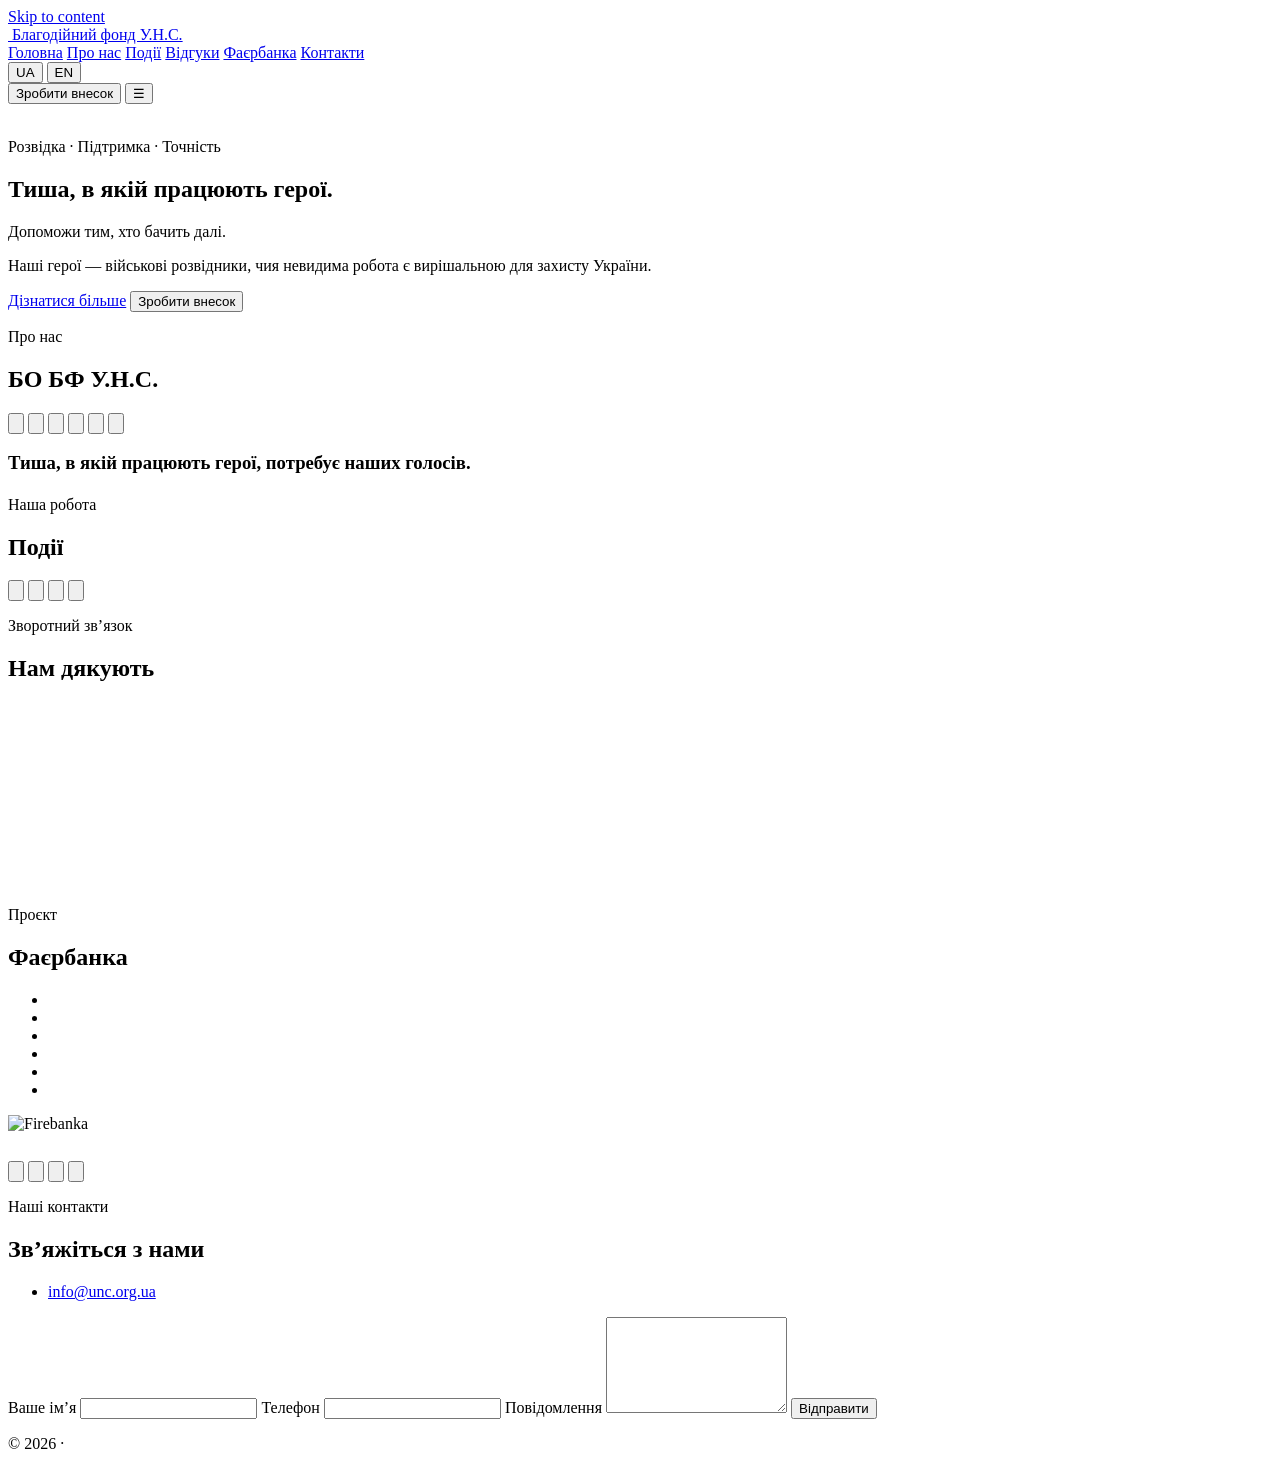
==== index.html @ 2f00676b "Initial commit 2 lang" ====
<!DOCTYPE html>
<html lang="uk">
  <head>
    <meta charset="utf-8" />
    <meta name="viewport" content="width=device-width, initial-scale=1" />
    <meta name="description" content="Благодійний фонд У.Н.С. допомагає українським військовим розвідникам." />
    <title>УНС — Благодійний фонд</title>
    <link rel="icon" href="./assets/favicon.ico" />
    <link rel="preconnect" href="https://fonts.googleapis.com" />
    <link rel="preconnect" href="https://fonts.gstatic.com" crossorigin />
    <link
      href="https://fonts.googleapis.com/css2?family=Sora:wght@500;600;700&family=Source+Sans+3:ital,wght@0,400;0,600;1,400&display=swap"
      rel="stylesheet"
    />
    <link rel="stylesheet" href="./css/styles.css" />
  </head>
  <body>
    <a class="skip" href="#main">Skip to content</a>
    <header class="site-header">
      <div class="header-inner">
        <a class="brand" href="#top">
          <img src="./assets/logo.png" alt="" />
          <span data-i18n="orgName">Благодійний фонд У.Н.С.</span>
        </a>
        <nav class="nav" id="site-nav">
          <a href="#top" data-i18n="nav.home">Головна</a>
          <a href="#about" data-i18n="nav.about">Про нас</a>
          <a href="#events" data-i18n="nav.events">Події</a>
          <a href="#thanks" data-i18n="nav.thanks">Відгуки</a>
          <a href="#project" data-i18n="nav.project">Фаєрбанка</a>
          <a href="#contact" data-i18n="nav.contact">Контакти</a>
        </nav>
        <div class="header-actions">
          <div class="lang" role="group" aria-label="Language">
            <button type="button" data-lang="uk" aria-pressed="true">UA</button>
            <button type="button" data-lang="en" aria-pressed="false">EN</button>
          </div>
          <button class="btn btn-primary" type="button" data-open-donate data-i18n="nav.donate">Зробити внесок</button>
          <button class="menu-toggle" type="button" aria-controls="site-nav" aria-label="Menu">☰</button>
        </div>
      </div>
    </header>

    <main id="main">
      <section class="hero" id="top">
        <div class="hero-media">
          <img src="./assets/hero.png" alt="" />
        </div>
        <div class="wrap hero-copy">
          <p class="kicker" data-i18n="hero.kicker">Розвідка · Підтримка · Точність</p>
          <h1 data-i18n="hero.title">Тиша, в якій працюють герої.</h1>
          <p class="lead" data-i18n="hero.subtitle">Допоможи тим, хто бачить далі.</p>
          <p data-i18n="hero.text">
            Наші герої — військові розвідники, чия невидима робота є вирішальною для захисту України.
          </p>
          <div class="hero-actions">
            <a class="btn btn-primary" href="#about" data-i18n="hero.more">Дізнатися більше</a>
            <button class="btn btn-ghost" type="button" data-open-donate data-i18n="nav.donate">Зробити внесок</button>
          </div>
        </div>
      </section>

      <section class="section" id="about">
        <div class="wrap">
          <div class="section-head">
            <p class="kicker" data-i18n="about.kicker">Про нас</p>
            <h2 data-i18n="about.title">БО БФ У.Н.С.</h2>
          </div>
          <div class="about-grid">
            <div class="photo-grid">
              <button type="button" data-lightbox="./assets/about/ab_photo_1.jpg"><img src="./assets/about/ab_photo_1.jpg" alt="" /></button>
              <button type="button" data-lightbox="./assets/about/ab_photo_11.jpg"><img src="./assets/about/ab_photo_11.jpg" alt="" /></button>
              <button type="button" data-lightbox="./assets/about/ab_photo_12.jpg"><img src="./assets/about/ab_photo_12.jpg" alt="" /></button>
              <button type="button" data-lightbox="./assets/about/ab_photo_13.jpg"><img src="./assets/about/ab_photo_13.jpg" alt="" /></button>
              <button type="button" data-lightbox="./assets/about/ab_photo_14.jpg"><img src="./assets/about/ab_photo_14.jpg" alt="" /></button>
              <button type="button" data-lightbox="./assets/about/ab_photo_15.jpg"><img src="./assets/about/ab_photo_15.jpg" alt="" /></button>
            </div>
            <div class="about-copy">
              <h3 data-i18n="about.heading">Тиша, в якій працюють герої, потребує наших голосів.</h3>
              <p data-i18n="about.p1"></p>
              <p data-i18n="about.p2"></p>
              <p data-i18n="about.p3"></p>
            </div>
          </div>
          <div class="needs">
            <article class="need">
              <h4 data-i18n="needs.comms.title"></h4>
              <p data-i18n="needs.comms.text"></p>
            </article>
            <article class="need">
              <h4 data-i18n="needs.optics.title"></h4>
              <p data-i18n="needs.optics.text"></p>
            </article>
            <article class="need">
              <h4 data-i18n="needs.med.title"></h4>
              <p data-i18n="needs.med.text"></p>
            </article>
            <article class="need">
              <h4 data-i18n="needs.gear.title"></h4>
              <p data-i18n="needs.gear.text"></p>
            </article>
          </div>
        </div>
      </section>

      <section class="section" id="events">
        <div class="wrap">
          <div class="section-head">
            <p class="kicker" data-i18n="events.kicker">Наша робота</p>
            <h2 data-i18n="events.title">Події</h2>
          </div>
          <div class="gallery">
            <button type="button" data-lightbox="./assets/events/ev_photo_1.jpg"><img src="./assets/events/ev_photo_1.jpg" alt="" /></button>
            <button type="button" data-lightbox="./assets/events/ev_photo_11.jpg"><img src="./assets/events/ev_photo_11.jpg" alt="" /></button>
            <button type="button" data-lightbox="./assets/events/ev_photo_12.jpg"><img src="./assets/events/ev_photo_12.jpg" alt="" /></button>
            <button type="button" data-lightbox="./assets/events/ev_photo_13.jpg"><img src="./assets/events/ev_photo_13.jpg" alt="" /></button>
          </div>
        </div>
      </section>

      <section class="section" id="thanks">
        <div class="wrap">
          <div class="section-head">
            <p class="kicker" data-i18n="thanks.kicker">Зворотний зв’язок</p>
            <h2 data-i18n="thanks.title">Нам дякують</h2>
          </div>
          <div class="thanks-track">
            <article class="card">
              <img src="./assets/testimonials/img_7621.jpg" alt="" />
              <p data-thanks="0"></p>
            </article>
            <article class="card">
              <img src="./assets/testimonials/img_7622.jpg" alt="" />
              <p data-thanks="1"></p>
            </article>
            <article class="card">
              <img src="./assets/testimonials/img_7623.jpg" alt="" />
              <p data-thanks="2"></p>
            </article>
            <article class="card">
              <img src="./assets/testimonials/img_7624.jpg" alt="" />
              <p data-thanks="3"></p>
            </article>
            <article class="card">
              <img src="./assets/testimonials/img_7542.jpg" alt="" />
              <p data-thanks="4"></p>
            </article>
            <article class="card">
              <img src="./assets/testimonials/img_7534.jpg" alt="" />
              <p data-thanks="5"></p>
            </article>
          </div>
        </div>
      </section>

      <section class="section" id="project">
        <div class="wrap">
          <div class="section-head">
            <p class="kicker" data-i18n="project.kicker">Проєкт</p>
            <h2 data-i18n="project.title">Фаєрбанка</h2>
          </div>
          <div class="project-grid">
            <div class="project-copy">
              <h3 data-i18n="project.heading"></h3>
              <p data-i18n="project.intro"></p>
              <ul>
                <li data-use="0"></li>
                <li data-use="1"></li>
                <li data-use="2"></li>
                <li data-use="3"></li>
                <li data-use="4"></li>
                <li data-use="5"></li>
              </ul>
            </div>
            <img class="project-logo" src="./assets/faerbanka/fb_logo.jpg" alt="Firebanka" />
          </div>
          <div class="gallery" style="margin-top: 28px">
            <button type="button" data-lightbox="./assets/faerbanka/fb_photo_1.jpg"><img src="./assets/faerbanka/fb_photo_1.jpg" alt="" /></button>
            <button type="button" data-lightbox="./assets/faerbanka/fb_photo_2.jpg"><img src="./assets/faerbanka/fb_photo_2.jpg" alt="" /></button>
            <button type="button" data-lightbox="./assets/faerbanka/fb_photo_3.jpg"><img src="./assets/faerbanka/fb_photo_3.jpg" alt="" /></button>
            <button type="button" data-lightbox="./assets/faerbanka/fb_photo_6.jpg"><img src="./assets/faerbanka/fb_photo_6.jpg" alt="" /></button>
          </div>
        </div>
      </section>

      <section class="section" id="contact">
        <div class="wrap">
          <div class="section-head">
            <p class="kicker" data-i18n="contact.kicker">Наші контакти</p>
            <h2 data-i18n="contact.title">Зв’яжіться з нами</h2>
          </div>
          <div class="contact-grid">
            <div class="contact-copy">
              <h3 data-i18n="contact.heading"></h3>
              <p class="muted" data-i18n="contact.text"></p>
              <ul>
                <li><a href="mailto:info@unc.org.ua">info@unc.org.ua</a></li>
              </ul>
            </div>
            <form id="contact-form">
              <label for="name" data-i18n="contact.name">Ваше ім’я</label>
              <input id="name" name="name" required data-i18n-placeholder="contact.namePh" />
              <label for="phone" data-i18n="contact.phone">Телефон</label>
              <input id="phone" name="phone" type="tel" required data-i18n-placeholder="contact.phonePh" />
              <label for="message" data-i18n="contact.message">Повідомлення</label>
              <textarea id="message" name="message" rows="6" required data-i18n-placeholder="contact.messagePh"></textarea>
              <button class="btn btn-primary" type="submit" data-i18n="contact.send">Відправити</button>
              <p class="form-note" id="form-note"></p>
            </form>
          </div>
        </div>
      </section>
    </main>

    <footer class="site-footer">
      <div class="wrap">
        <p>© <span id="year">2026</span> · <span data-i18n="footer"></span></p>
      </div>
    </footer>

    <dialog class="dialog" id="donate-dialog">
      <div class="dialog-card">
        <h2 data-i18n="donate.title">Реквізити для внеску</h2>
        <dl>
          <div class="pay-row">
            <div>
              <dt data-i18n="donate.recipientLabel">Отримувач</dt>
              <dd data-i18n="donate.recipient">БО БФ У.Н.С.</dd>
            </div>
          </div>
          <div class="pay-row">
            <div>
              <dt data-i18n="donate.codeLabel">Код</dt>
              <dd>45682236</dd>
            </div>
            <button class="copy-btn" type="button" data-copy="45682236" data-i18n="donate.copy">Копіювати</button>
          </div>
          <div class="pay-row">
            <div>
              <dt data-i18n="donate.ibanLabel">IBAN</dt>
              <dd>UA663052990000026002036816850</dd>
            </div>
            <button class="copy-btn" type="button" data-copy="UA663052990000026002036816850" data-i18n="donate.copy">Копіювати</button>
          </div>
          <div class="pay-row">
            <div>
              <dt data-i18n="donate.bankLabel">Банк</dt>
              <dd data-i18n="donate.bank">АТ КБ «Приватбанк»</dd>
            </div>
          </div>
        </dl>
        <div class="dialog-actions">
          <button class="btn btn-primary" type="button" data-close data-i18n="donate.close">Закрити</button>
        </div>
      </div>
    </dialog>

    <dialog class="dialog lightbox" id="lightbox">
      <div class="lightbox-card">
        <img id="lightbox-image" alt="" />
        <div class="dialog-actions">
          <button class="btn btn-primary" type="button" data-close data-i18n="lightboxClose">Закрити</button>
        </div>
      </div>
    </dialog>

    <script>
      document.getElementById("year").textContent = String(new Date().getFullYear());
    </script>
    <script src="./js/i18n.js"></script>
    <script src="./js/app.js"></script>
  </body>
</html>
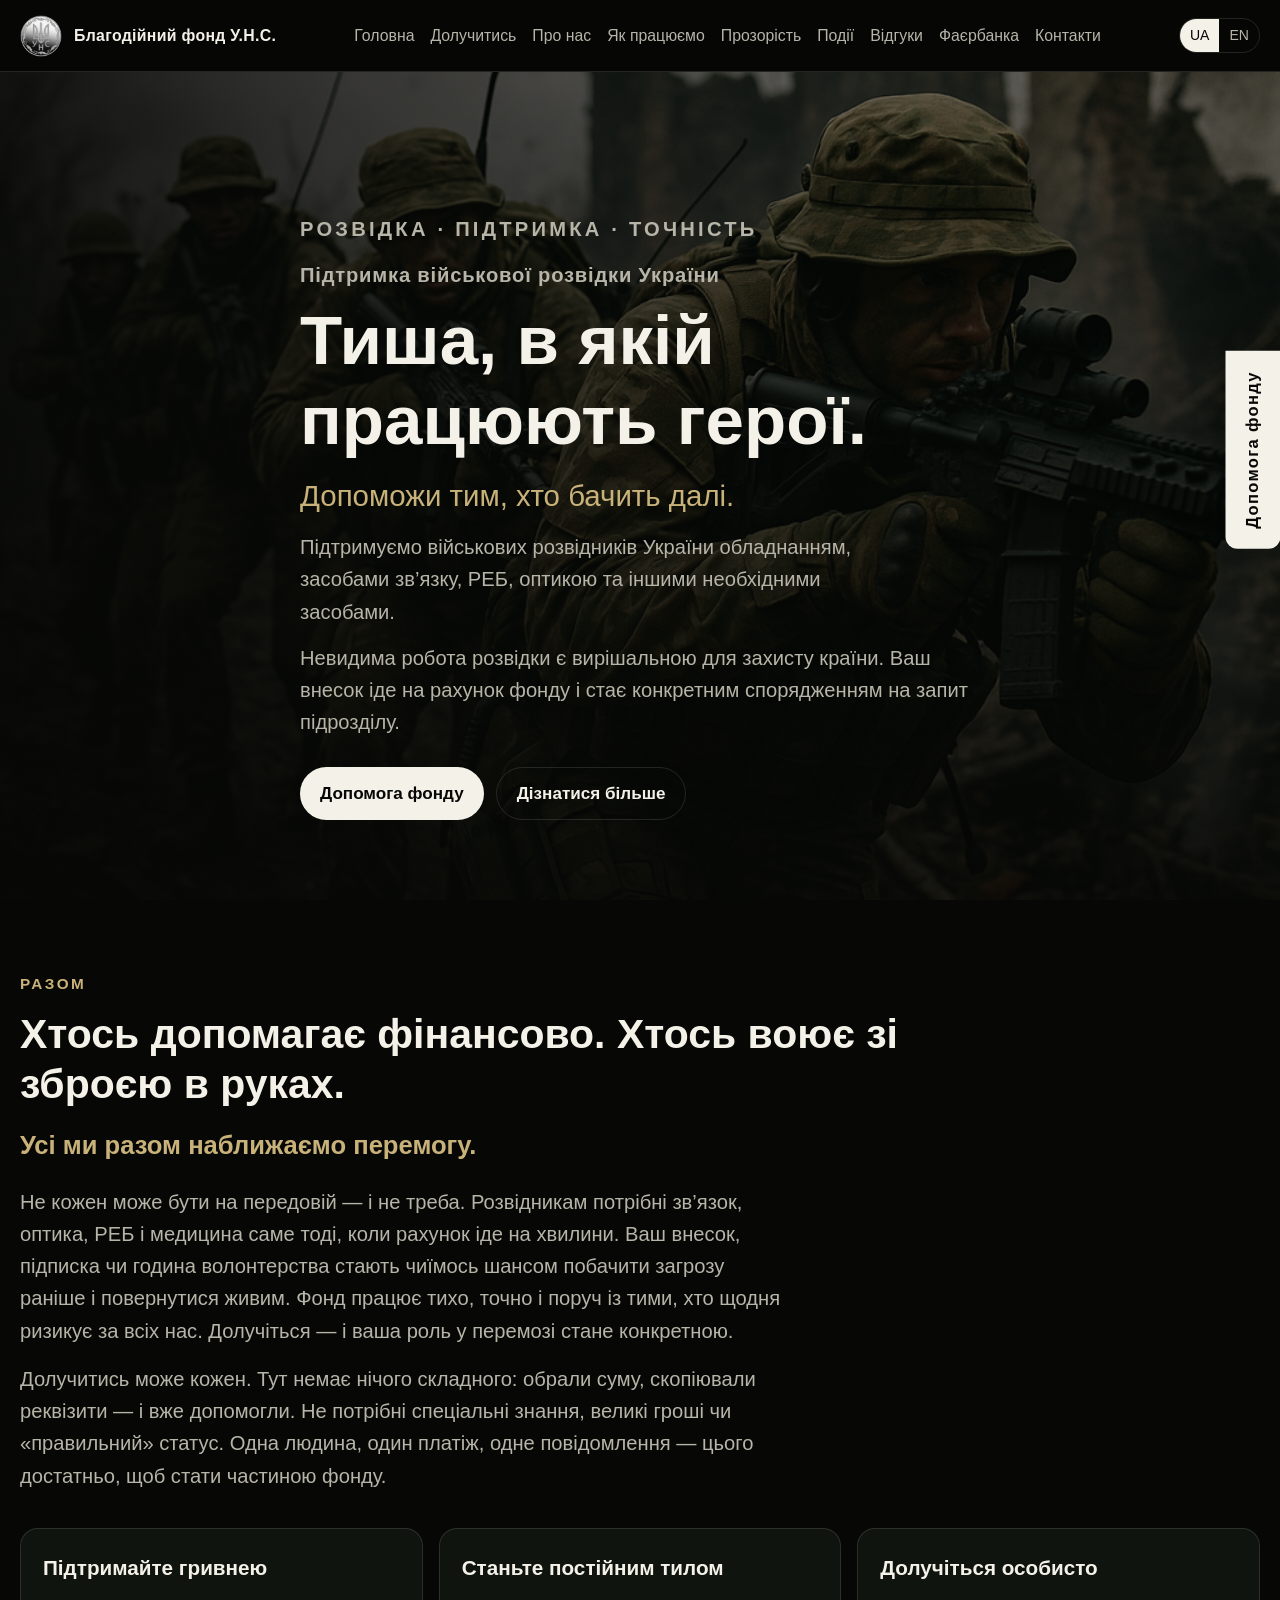
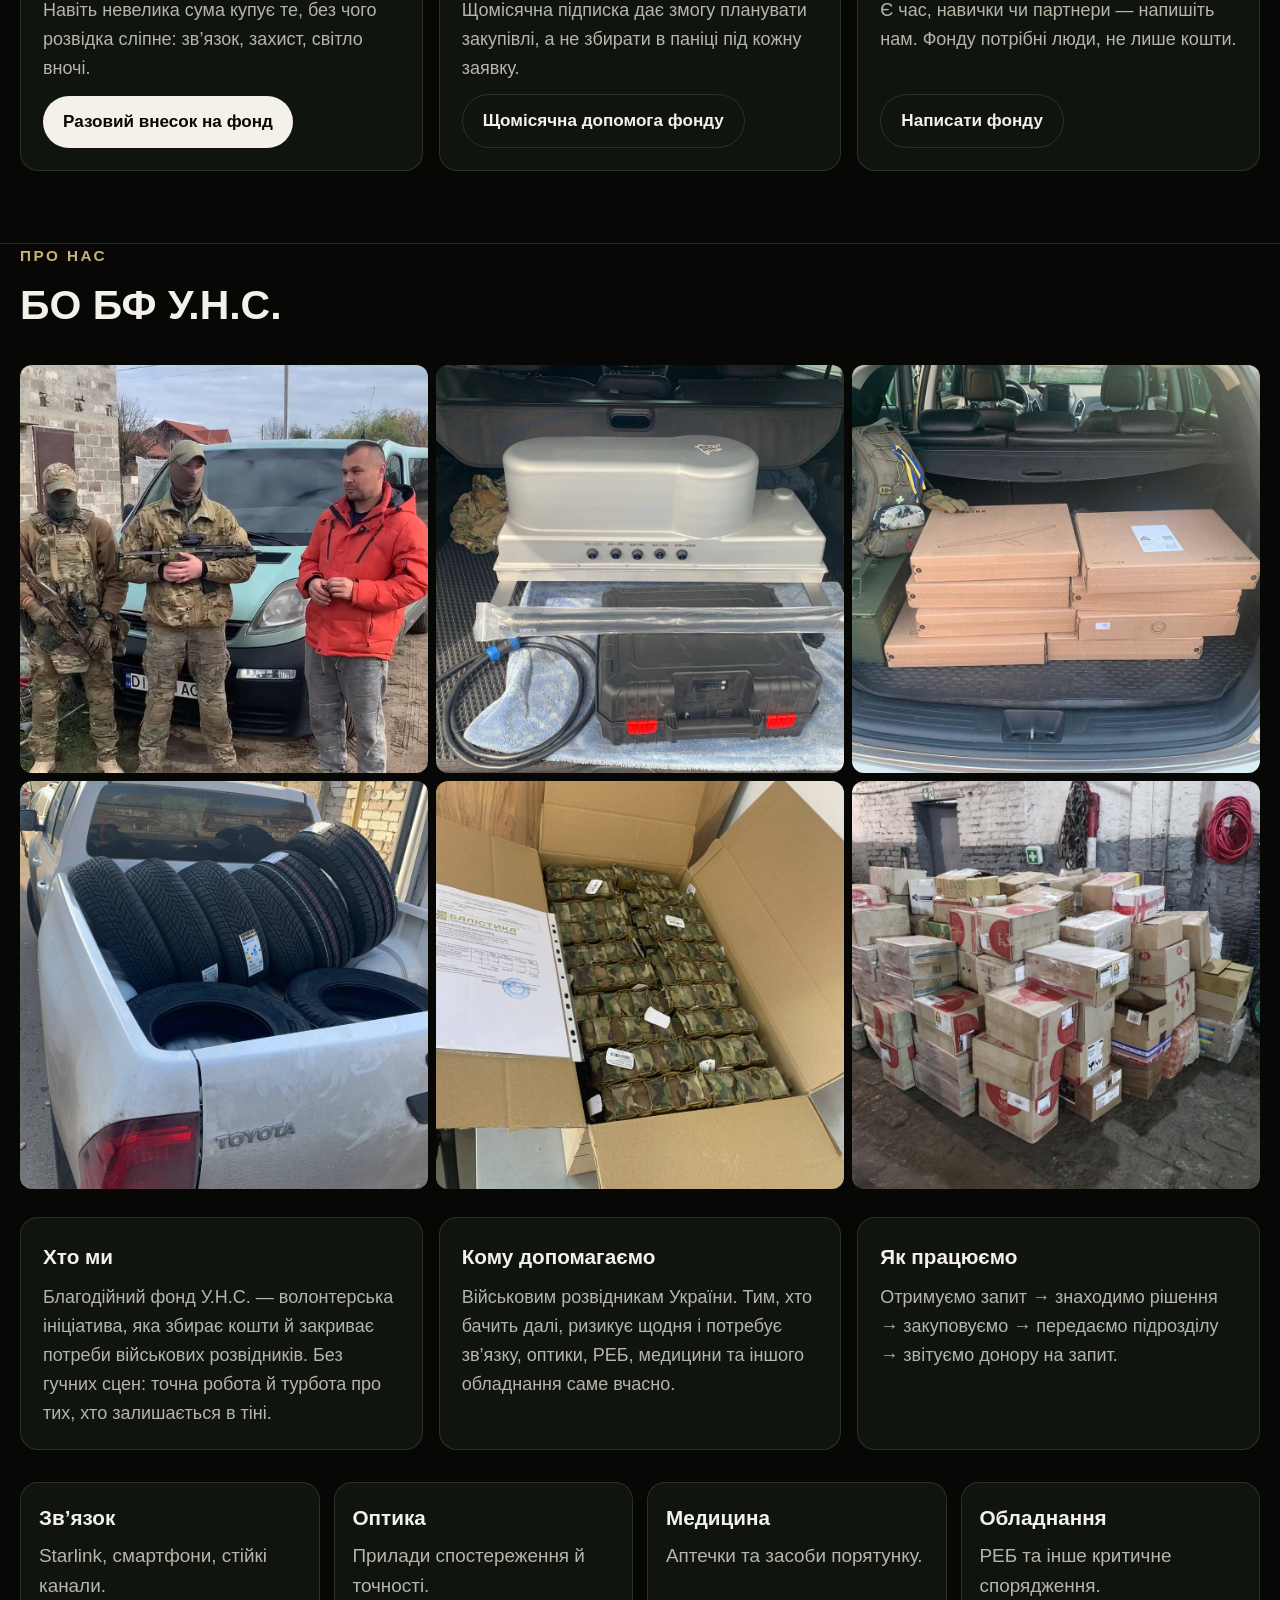
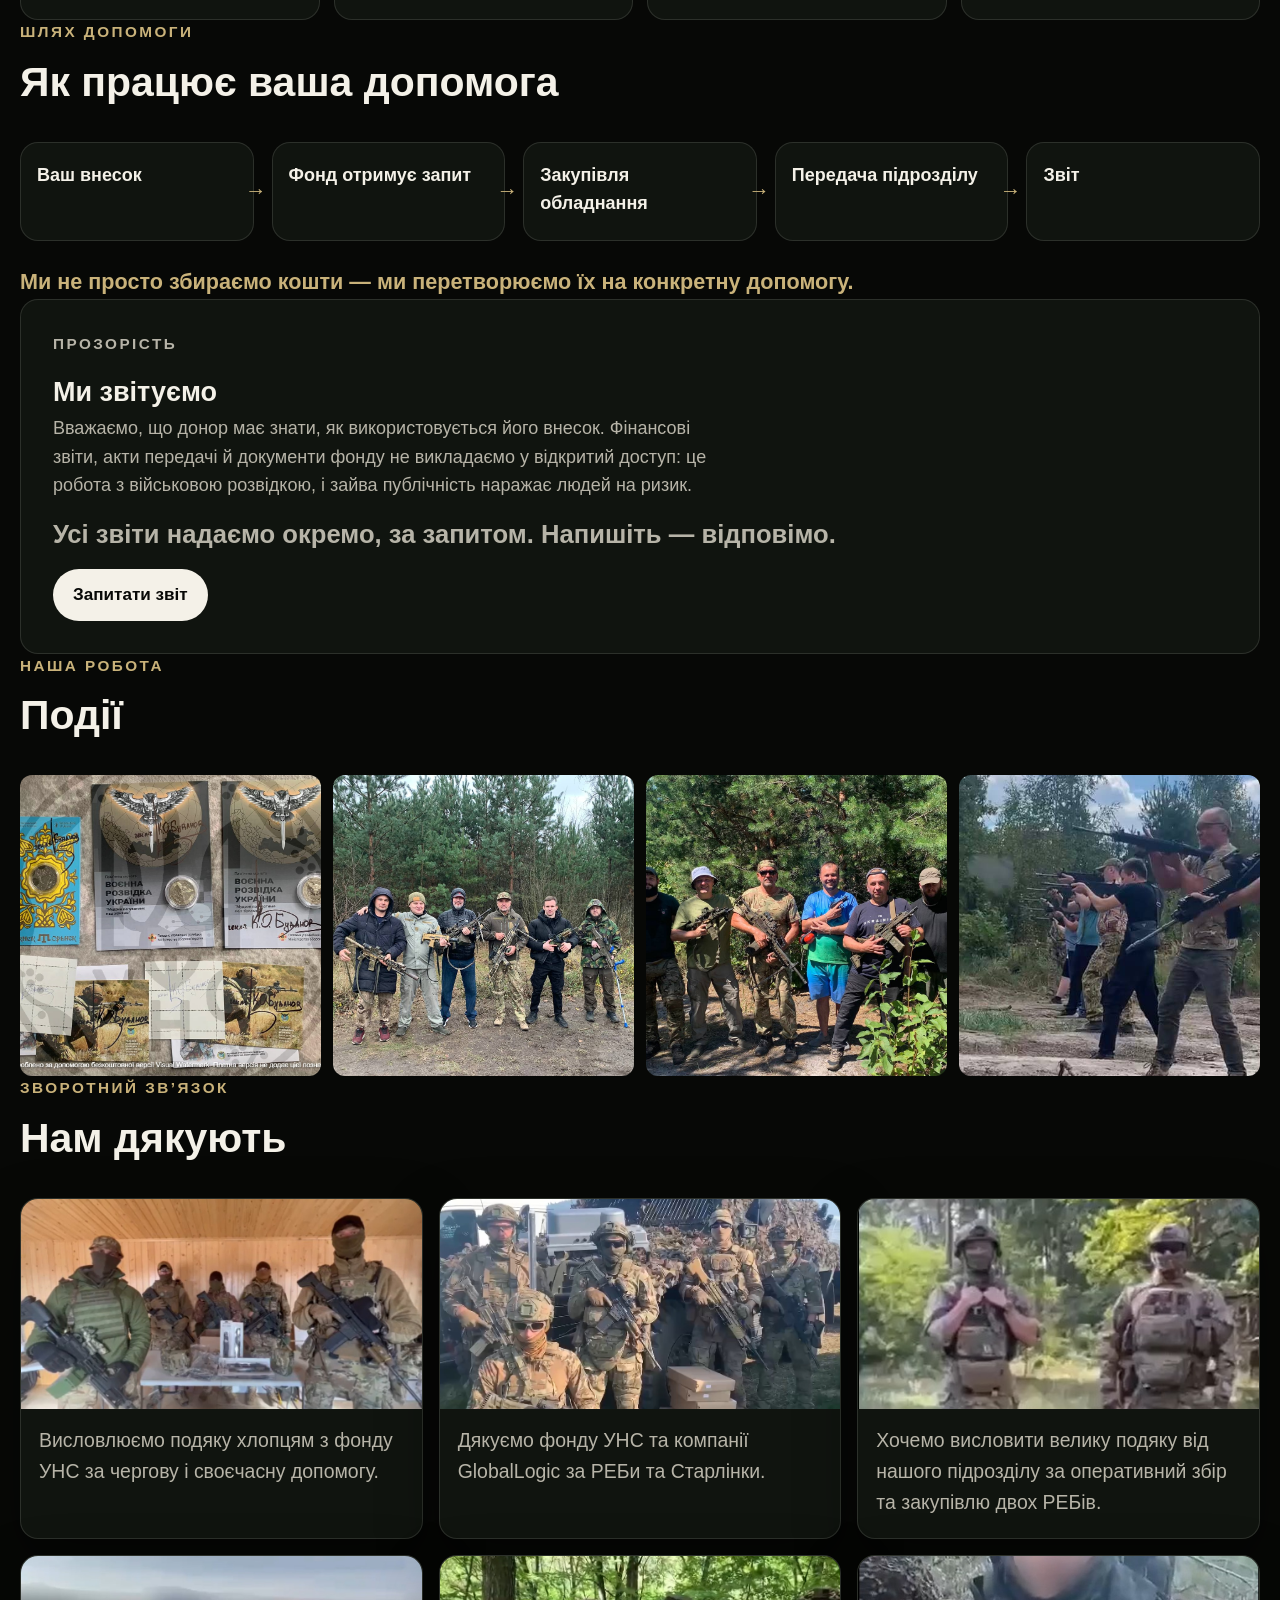
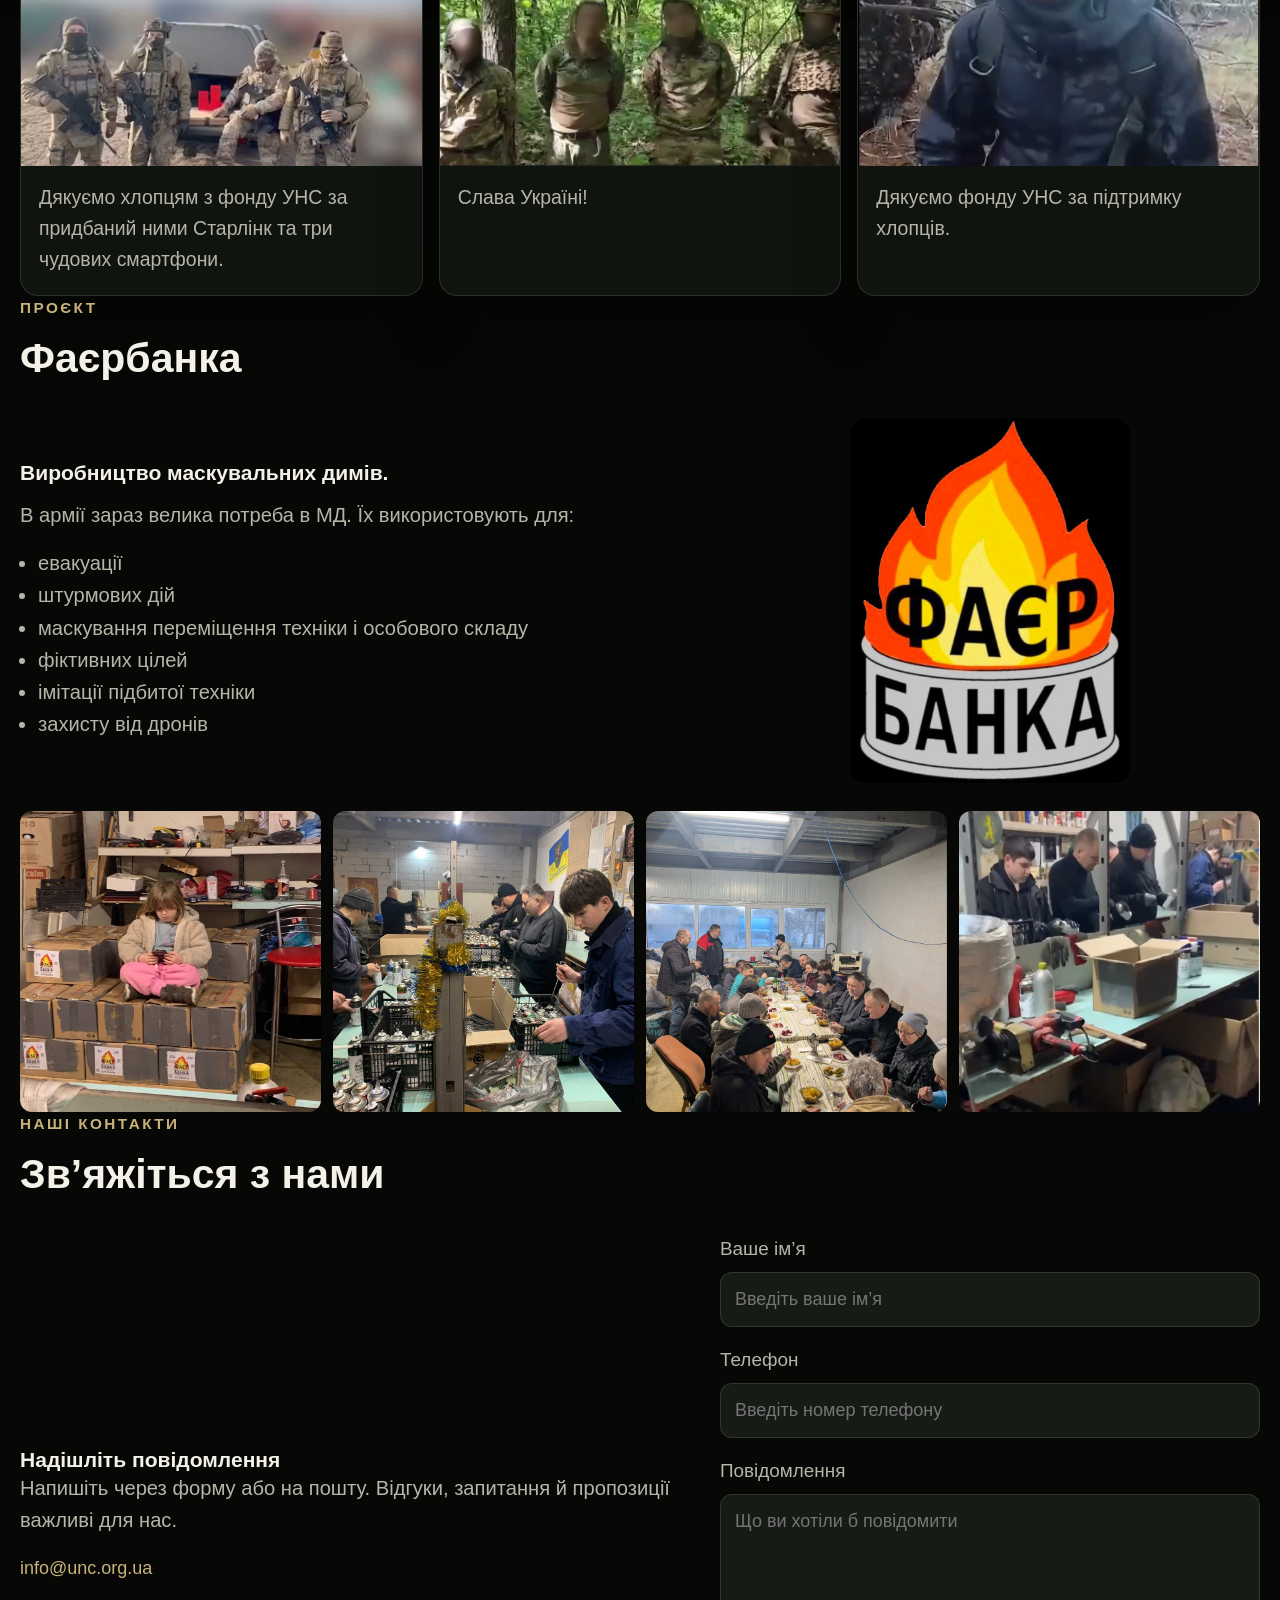
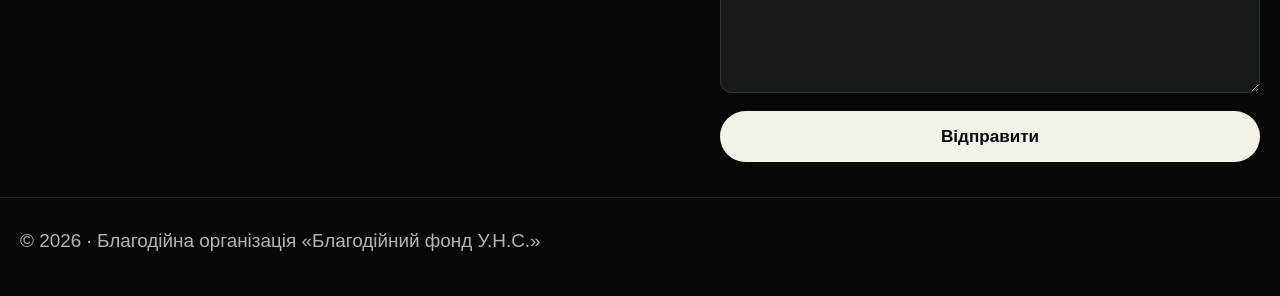
==== commit 01bb619f: "Updates" ====
--- a/index.html
+++ b/index.html
@@ -2,7 +2,7 @@
 <html lang="uk">
   <head>
     <meta charset="utf-8" />
-    <meta name="viewport" content="width=device-width, initial-scale=1" />
+    <meta name="viewport" content="width=device-width, initial-scale=1, viewport-fit=cover" />
     <meta name="description" content="Благодійний фонд У.Н.С. допомагає українським військовим розвідникам." />
     <title>УНС — Благодійний фонд</title>
     <link rel="icon" href="./assets/favicon.ico" />
@@ -24,7 +24,10 @@
         </a>
         <nav class="nav" id="site-nav">
           <a href="#top" data-i18n="nav.home">Головна</a>
+          <a href="#join" data-i18n="nav.join">Долучитись</a>
           <a href="#about" data-i18n="nav.about">Про нас</a>
+          <a href="#help" data-i18n="nav.help">Як працюємо</a>
+          <a href="#trust" data-i18n="nav.trust">Прозорість</a>
           <a href="#events" data-i18n="nav.events">Події</a>
           <a href="#thanks" data-i18n="nav.thanks">Відгуки</a>
           <a href="#project" data-i18n="nav.project">Фаєрбанка</a>
@@ -35,8 +38,7 @@
             <button type="button" data-lang="uk" aria-pressed="true">UA</button>
             <button type="button" data-lang="en" aria-pressed="false">EN</button>
           </div>
-          <button class="btn btn-primary" type="button" data-open-donate data-i18n="nav.donate">Зробити внесок</button>
-          <button class="menu-toggle" type="button" aria-controls="site-nav" aria-label="Menu">☰</button>
+          <button class="menu-toggle" type="button" aria-controls="site-nav" aria-expanded="false" aria-label="Menu">☰</button>
         </div>
       </div>
     </header>
@@ -48,14 +50,43 @@
         </div>
         <div class="wrap hero-copy">
           <p class="kicker" data-i18n="hero.kicker">Розвідка · Підтримка · Точність</p>
+          <p class="hero-accent" data-i18n="hero.accent">Підтримка військової розвідки України</p>
           <h1 data-i18n="hero.title">Тиша, в якій працюють герої.</h1>
           <p class="lead" data-i18n="hero.subtitle">Допоможи тим, хто бачить далі.</p>
-          <p data-i18n="hero.text">
-            Наші герої — військові розвідники, чия невидима робота є вирішальною для захисту України.
+          <p class="hero-fact" data-i18n="hero.fact">
+            Підтримуємо військових розвідників України обладнанням, засобами зв’язку, РЕБ, оптикою та іншими необхідними засобами.
           </p>
+          <p data-i18n="hero.text"></p>
           <div class="hero-actions">
-            <a class="btn btn-primary" href="#about" data-i18n="hero.more">Дізнатися більше</a>
-            <button class="btn btn-ghost" type="button" data-open-donate data-i18n="nav.donate">Зробити внесок</button>
+            <button class="btn btn-primary" type="button" data-open-donate="once" data-i18n="donate.floatLabel">Допомога фонду</button>
+            <a class="btn btn-ghost" href="#about" data-i18n="hero.more">Дізнатися більше</a>
+          </div>
+        </div>
+      </section>
+
+      <section class="section together" id="join">
+        <div class="wrap">
+          <p class="kicker" data-i18n="join.kicker">Разом</p>
+          <h2 data-i18n="join.title">Хтось допомагає фінансово. Хтось воює зі зброєю в руках.</h2>
+          <p class="together-line" data-i18n="join.line">Усі ми разом наближаємо перемогу.</p>
+          <p class="together-text" data-i18n="join.text"></p>
+          <p class="together-text" data-i18n="join.easy"></p>
+          <div class="join-grid">
+            <article class="join-card">
+              <h3 data-i18n="join.card1Title"></h3>
+              <p data-i18n="join.card1Text"></p>
+              <button class="btn btn-primary" type="button" data-open-donate="once" data-i18n="donate.onceTab">Разовий внесок</button>
+            </article>
+            <article class="join-card">
+              <h3 data-i18n="join.card2Title"></h3>
+              <p data-i18n="join.card2Text"></p>
+              <button class="btn btn-ghost" type="button" data-open-donate="sub" data-i18n="donate.subTab">Підписка</button>
+            </article>
+            <article class="join-card">
+              <h3 data-i18n="join.card3Title"></h3>
+              <p data-i18n="join.card3Text"></p>
+              <a class="btn btn-ghost" href="#contact" data-i18n="join.write">Написати фонду</a>
+            </article>
           </div>
         </div>
       </section>
@@ -75,12 +106,20 @@
               <button type="button" data-lightbox="./assets/about/ab_photo_14.jpg"><img src="./assets/about/ab_photo_14.jpg" alt="" /></button>
               <button type="button" data-lightbox="./assets/about/ab_photo_15.jpg"><img src="./assets/about/ab_photo_15.jpg" alt="" /></button>
             </div>
-            <div class="about-copy">
-              <h3 data-i18n="about.heading">Тиша, в якій працюють герої, потребує наших голосів.</h3>
-              <p data-i18n="about.p1"></p>
-              <p data-i18n="about.p2"></p>
-              <p data-i18n="about.p3"></p>
-            </div>
+          </div>
+          <div class="about-cols">
+            <article>
+              <h3 data-i18n="about.col1Title">Хто ми</h3>
+              <p data-i18n="about.col1Text"></p>
+            </article>
+            <article>
+              <h3 data-i18n="about.col2Title">Кому допомагаємо</h3>
+              <p data-i18n="about.col2Text"></p>
+            </article>
+            <article>
+              <h3 data-i18n="about.col3Title">Як працюємо</h3>
+              <p data-i18n="about.col3Text"></p>
+            </article>
           </div>
           <div class="needs">
             <article class="need">
@@ -100,6 +139,33 @@
               <p data-i18n="needs.gear.text"></p>
             </article>
           </div>
+        </div>
+      </section>
+
+      <section class="section" id="help">
+        <div class="wrap">
+          <div class="section-head">
+            <p class="kicker" data-i18n="help.kicker">Шлях допомоги</p>
+            <h2 data-i18n="help.title">Як працює ваша допомога</h2>
+          </div>
+          <ol class="help-flow">
+            <li data-step="0">Ваш внесок</li>
+            <li data-step="1">Фонд отримує запит</li>
+            <li data-step="2">Закупівля обладнання</li>
+            <li data-step="3">Передача підрозділу</li>
+            <li data-step="4">Звіт</li>
+          </ol>
+          <p class="help-note" data-i18n="help.note">Ми не просто збираємо кошти — ми перетворюємо їх на конкретну допомогу.</p>
+        </div>
+      </section>
+
+      <section class="section" id="trust">
+        <div class="wrap trust-box">
+          <p class="kicker" data-i18n="trust.kicker">Прозорість</p>
+          <h2 data-i18n="trust.title">Ми звітуємо</h2>
+          <p data-i18n="trust.text"></p>
+          <p class="together-line" data-i18n="trust.request"></p>
+          <a class="btn btn-primary" href="#contact" data-i18n="trust.write">Запитати звіт</a>
         </div>
       </section>
 
@@ -218,9 +284,33 @@
       </div>
     </footer>
 
-    <dialog class="dialog" id="donate-dialog">
-      <div class="dialog-card">
-        <h2 data-i18n="donate.title">Реквізити для внеску</h2>
+    <aside class="float-support">
+      <button type="button" data-open-donate="once" data-i18n="donate.floatLabel">Допомога фонду</button>
+    </aside>
+
+    <div class="sheet" id="donate-sheet" role="dialog" aria-modal="true" aria-hidden="true" data-mode="once">
+      <button class="sheet-scrim" type="button" data-donate-close aria-label="Close"></button>
+      <button class="lightbox-close" type="button" data-donate-close data-i18n-aria="lightboxClose" aria-label="Закрити">×</button>
+      <div class="sheet-card">
+        <h2 data-i18n="donate.title">Допомога фонду У.Н.С.</h2>
+        <p class="donate-funds" data-i18n="donate.funds"></p>
+        <p class="donate-reports" data-i18n="donate.reports"></p>
+        <a class="donate-ask" href="#contact" data-donate-close data-i18n="donate.ask"></a>
+        <div class="donate-tabs" role="tablist">
+          <button type="button" role="tab" id="tab-once" data-donate-tab="once" aria-selected="true" data-i18n="donate.onceTab">Разовий внесок</button>
+          <button type="button" role="tab" id="tab-sub" data-donate-tab="sub" aria-selected="false" data-i18n="donate.subTab">Підписка</button>
+        </div>
+        <p class="donate-lead" data-donate-panel="once" data-i18n="donate.onceLead"></p>
+        <p class="donate-lead" data-donate-panel="sub" hidden data-i18n="donate.subLead"></p>
+        <div class="amount-row" data-donate-panel="sub" hidden>
+          <p class="amount-label" data-i18n="donate.amountsLabel"></p>
+          <div class="amount-chips">
+            <button type="button" data-amount="300">300 ₴</button>
+            <button type="button" data-amount="500">500 ₴</button>
+            <button type="button" data-amount="1000">1 000 ₴</button>
+            <button type="button" data-amount="2500">2 500 ₴</button>
+          </div>
+        </div>
         <dl>
           <div class="pay-row">
             <div>
@@ -248,21 +338,47 @@
               <dd data-i18n="donate.bank">АТ КБ «Приватбанк»</dd>
             </div>
           </div>
+          <div class="pay-row">
+            <div>
+              <dt data-i18n="donate.purposeLabel">Призначення платежу</dt>
+              <dd id="donate-purpose">Благодійна допомога</dd>
+            </div>
+            <button class="copy-btn" type="button" data-copy-purpose data-i18n="donate.copy">Копіювати</button>
+          </div>
         </dl>
-        <div class="dialog-actions">
-          <button class="btn btn-primary" type="button" data-close data-i18n="donate.close">Закрити</button>
+        <div class="intl-block">
+          <h3 data-i18n="donate.intlTitle">Міжнародна допомога</h3>
+          <p class="donate-funds" data-i18n="donate.intlText"></p>
+          <div class="pay-row">
+            <div>
+              <dt data-i18n="donate.currencyLabel">Валюти</dt>
+              <dd data-i18n="donate.currency">UAH · EUR · USD</dd>
+            </div>
+          </div>
+          <div class="pay-row">
+            <div>
+              <dt data-i18n="donate.swiftLabel">SWIFT</dt>
+              <dd>PBANUA2X</dd>
+            </div>
+            <button class="copy-btn" type="button" data-copy="PBANUA2X" data-i18n="donate.copy">Копіювати</button>
+          </div>
+          <div class="pay-row">
+            <div>
+              <dt data-i18n="donate.cardsLabel">Картка / Apple Pay / Google Pay</dt>
+              <dd data-i18n="donate.cards"></dd>
+            </div>
+          </div>
         </div>
       </div>
-    </dialog>
-
-    <dialog class="dialog lightbox" id="lightbox">
-      <div class="lightbox-card">
-        <img id="lightbox-image" alt="" />
-        <div class="dialog-actions">
-          <button class="btn btn-primary" type="button" data-close data-i18n="lightboxClose">Закрити</button>
-        </div>
-      </div>
-    </dialog>
+    </div>
+
+    <div class="lightbox" id="lightbox" role="dialog" aria-modal="true" aria-hidden="true">
+      <button class="lightbox-scrim" type="button" data-lightbox-close aria-label="Close"></button>
+      <button class="lightbox-close" type="button" data-lightbox-close data-i18n-aria="lightboxClose" aria-label="Закрити">×</button>
+      <button class="lightbox-arrow lightbox-prev" type="button" data-lightbox-prev data-i18n-aria="lightboxPrev" aria-label="Попереднє">‹</button>
+      <img id="lightbox-image" alt="" />
+      <button class="lightbox-arrow lightbox-next" type="button" data-lightbox-next data-i18n-aria="lightboxNext" aria-label="Наступне">›</button>
+    </div>
 
     <script>
       document.getElementById("year").textContent = String(new Date().getFullYear());
--- a/css/styles.css
+++ b/css/styles.css
@@ -0,0 +1,1052 @@
+:root {
+  --bg: #070806;
+  --bg-elev: #10140f;
+  --ink: #f4f1e8;
+  --muted: #b7b4a8;
+  --line: rgba(244, 241, 232, 0.12);
+  --accent: #c9b27a;
+  --accent-2: #8aa05a;
+  --danger: #c45c3a;
+  --shadow: 0 24px 60px rgba(0, 0, 0, 0.35);
+  --radius: 18px;
+  --nav-h: 72px;
+  --font: "Source Sans 3", "Segoe UI", sans-serif;
+  --display: "Sora", "Segoe UI", sans-serif;
+}
+
+*,
+*::before,
+*::after {
+  box-sizing: border-box;
+  margin: 0;
+  padding: 0;
+}
+
+html {
+  scroll-behavior: smooth;
+  font-size: 18px;
+}
+
+body {
+  font-family: var(--font);
+  background: var(--bg);
+  color: var(--ink);
+  font-size: 1rem;
+  line-height: 1.6;
+  min-height: 100vh;
+}
+
+img {
+  max-width: 100%;
+  display: block;
+}
+
+a {
+  color: inherit;
+  text-decoration: none;
+}
+
+button,
+input,
+textarea {
+  font: inherit;
+}
+
+.skip {
+  position: absolute;
+  left: -999px;
+}
+
+.skip:focus {
+  left: 16px;
+  top: 16px;
+  z-index: 80;
+  background: var(--ink);
+  color: var(--bg);
+  padding: 8px 12px;
+  border-radius: 8px;
+}
+
+.wrap {
+  width: min(1240px, calc(100% - 40px));
+  margin-inline: auto;
+}
+
+.site-header {
+  position: sticky;
+  top: 0;
+  z-index: 40;
+  height: var(--nav-h);
+  display: flex;
+  align-items: center;
+  backdrop-filter: blur(16px);
+  background: rgba(7, 8, 6, 0.72);
+  border-bottom: 1px solid var(--line);
+}
+
+.header-inner {
+  display: flex;
+  align-items: center;
+  justify-content: space-between;
+  gap: 16px;
+  width: min(1240px, calc(100% - 40px));
+  margin-inline: auto;
+}
+
+.brand {
+  display: flex;
+  align-items: center;
+  gap: 12px;
+  min-width: 0;
+}
+
+.brand img {
+  width: 42px;
+  height: 42px;
+  border-radius: 50%;
+  object-fit: cover;
+}
+
+.brand span {
+  font-family: var(--display);
+  font-size: 0.88rem;
+  font-weight: 600;
+  letter-spacing: 0.02em;
+  white-space: nowrap;
+}
+
+.nav {
+  display: flex;
+  align-items: center;
+  gap: 16px;
+}
+
+.nav a {
+  color: var(--muted);
+  font-size: 0.88rem;
+}
+
+.nav a:hover,
+.nav a:focus-visible {
+  color: var(--ink);
+}
+
+.header-actions {
+  display: flex;
+  align-items: center;
+  gap: 8px;
+}
+
+.lang {
+  display: flex;
+  border: 1px solid var(--line);
+  border-radius: 999px;
+  overflow: hidden;
+}
+
+.lang button {
+  background: transparent;
+  color: var(--muted);
+  border: 0;
+  padding: 5px 10px;
+  cursor: pointer;
+  font-size: 0.78rem;
+}
+
+.lang button[aria-pressed="true"] {
+  background: var(--ink);
+  color: var(--bg);
+}
+
+.btn {
+  display: inline-flex;
+  align-items: center;
+  justify-content: center;
+  gap: 8px;
+  border: 0;
+  border-radius: 999px;
+  padding: 12px 20px;
+  cursor: pointer;
+  font-size: 0.95rem;
+  font-weight: 600;
+  transition: transform 0.15s ease, background 0.15s ease;
+}
+
+.btn:hover {
+  transform: translateY(-1px);
+}
+
+.site-header .btn {
+  padding: 8px 16px;
+  font-size: 0.84rem;
+}
+
+.btn-primary {
+  background: var(--ink);
+  color: var(--bg);
+}
+
+.btn-ghost {
+  background: transparent;
+  color: var(--ink);
+  border: 1px solid var(--line);
+}
+
+.menu-toggle {
+  display: none;
+  width: 44px;
+  height: 44px;
+  border: 1px solid var(--line);
+  border-radius: 12px;
+  background: transparent;
+  color: var(--ink);
+  cursor: pointer;
+}
+
+.hero {
+  position: relative;
+  min-height: calc(100vh - var(--nav-h));
+  display: grid;
+  align-items: end;
+  overflow: hidden;
+}
+
+.hero-media {
+  position: absolute;
+  inset: 0;
+}
+
+.hero-media img {
+  width: 100%;
+  height: 100%;
+  object-fit: cover;
+}
+
+.hero-media::after {
+  content: "";
+  position: absolute;
+  inset: 0;
+  background:
+    linear-gradient(90deg, rgba(7, 8, 6, 0.88) 0%, rgba(7, 8, 6, 0.45) 52%, rgba(7, 8, 6, 0.2) 100%),
+    linear-gradient(180deg, rgba(7, 8, 6, 0.15), rgba(7, 8, 6, 0.78));
+}
+
+.hero-copy {
+  position: relative;
+  z-index: 1;
+  padding: 72px 0 80px;
+  max-width: 680px;
+}
+
+.kicker {
+  color: var(--accent);
+  text-transform: uppercase;
+  letter-spacing: 0.16em;
+  font-size: 0.85rem;
+  font-weight: 600;
+  margin-bottom: 14px;
+}
+
+.hero h1,
+.section-head h2,
+.about-copy h3,
+.project-copy h3,
+.contact-copy h3 {
+  font-family: var(--display);
+  font-weight: 600;
+  line-height: 1.15;
+}
+
+.hero h1 {
+  font-size: clamp(2.5rem, 5.4vw, 4.6rem);
+  margin-bottom: 12px;
+}
+
+.hero .lead {
+  font-size: clamp(1.35rem, 2.3vw, 1.85rem);
+  color: var(--accent);
+  margin-bottom: 12px;
+}
+
+.hero-accent {
+  color: var(--accent);
+  font-family: var(--display);
+  font-weight: 600;
+  letter-spacing: 0.04em;
+  margin-bottom: 10px;
+}
+
+.hero-fact {
+  color: var(--ink);
+  font-size: 1.12rem;
+  max-width: 54ch;
+  margin: 8px 0 14px;
+}
+
+.hero p,
+.muted {
+  color: var(--muted);
+  font-size: 1.12rem;
+}
+
+.hero-actions {
+  display: flex;
+  gap: 12px;
+  margin-top: 28px;
+  flex-wrap: wrap;
+}
+
+.together {
+  padding-top: 72px;
+  padding-bottom: 72px;
+  border-bottom: 1px solid var(--line);
+}
+
+.together h2 {
+  font-family: var(--display);
+  font-size: clamp(1.7rem, 3.2vw, 2.6rem);
+  max-width: 22em;
+  margin-bottom: 16px;
+  line-height: 1.2;
+}
+
+.together-line {
+  color: var(--accent);
+  font-size: clamp(1.2rem, 2vw, 1.55rem);
+  font-weight: 600;
+  margin-bottom: 20px;
+}
+
+.together-text {
+  max-width: 68ch;
+  color: var(--muted);
+  font-size: 1.12rem;
+  margin-bottom: 16px;
+}
+
+.together-text:last-of-type {
+  margin-bottom: 36px;
+}
+
+.join-grid {
+  display: grid;
+  grid-template-columns: repeat(3, 1fr);
+  gap: 16px;
+}
+
+.join-card {
+  background: var(--bg-elev);
+  border: 1px solid var(--line);
+  border-radius: var(--radius);
+  padding: 22px;
+  display: flex;
+  flex-direction: column;
+  gap: 12px;
+}
+
+.join-card h3 {
+  font-family: var(--display);
+  font-size: 1.15rem;
+}
+
+.join-card p {
+  color: var(--muted);
+  flex: 1;
+}
+
+.join-card .btn {
+  align-self: flex-start;
+}
+
+.section-head {
+  margin-bottom: 36px;
+}
+
+.section-head h2 {
+  font-size: clamp(2.05rem, 3.2vw, 2.9rem);
+}
+
+.about-grid {
+  display: block;
+}
+
+.project-grid,
+.contact-grid {
+  display: grid;
+  grid-template-columns: 1.1fr 0.9fr;
+  gap: 40px;
+  align-items: center;
+}
+
+.photo-grid {
+  display: grid;
+  grid-template-columns: repeat(3, 1fr);
+  gap: 8px;
+}
+
+.photo-grid button,
+.gallery button {
+  border: 0;
+  padding: 0;
+  background: transparent;
+  cursor: pointer;
+  overflow: hidden;
+  border-radius: 12px;
+}
+
+.photo-grid img,
+.gallery img {
+  width: 100%;
+  aspect-ratio: 1;
+  object-fit: cover;
+  transition: transform 0.35s ease;
+}
+
+.photo-grid button:hover img,
+.gallery button:hover img {
+  transform: scale(1.05);
+}
+
+.about-cols {
+  display: grid;
+  grid-template-columns: repeat(3, 1fr);
+  gap: 16px;
+  margin: 28px 0 8px;
+}
+
+.about-cols article {
+  background: var(--bg-elev);
+  border: 1px solid var(--line);
+  border-radius: var(--radius);
+  padding: 22px;
+}
+
+.about-cols h3 {
+  font-family: var(--display);
+  font-size: 1.15rem;
+  margin-bottom: 10px;
+}
+
+.about-cols p {
+  color: var(--muted);
+}
+
+.help-flow {
+  list-style: none;
+  display: grid;
+  grid-template-columns: repeat(5, 1fr);
+  gap: 18px;
+  margin-bottom: 24px;
+}
+
+.help-flow li {
+  position: relative;
+  background: var(--bg-elev);
+  border: 1px solid var(--line);
+  border-radius: var(--radius);
+  padding: 18px 16px;
+  font-family: var(--display);
+  font-weight: 600;
+  min-height: 5.5rem;
+}
+
+.help-flow li:not(:last-child)::after {
+  content: "→";
+  position: absolute;
+  right: -14px;
+  top: 50%;
+  transform: translateY(-50%);
+  color: var(--accent);
+  font-size: 1.2rem;
+}
+
+.help-note {
+  color: var(--accent);
+  font-size: 1.2rem;
+  font-weight: 600;
+  max-width: 40em;
+}
+
+.trust-box {
+  background: var(--bg-elev);
+  border: 1px solid var(--line);
+  border-radius: var(--radius);
+  padding: 32px;
+}
+
+.trust-box p {
+  color: var(--muted);
+  max-width: 68ch;
+  margin-bottom: 14px;
+}
+
+.intl-block {
+  margin-top: 22px;
+  padding-top: 16px;
+  border-top: 1px solid rgba(23, 23, 23, 0.12);
+}
+
+.intl-block h3 {
+  font-family: var(--display);
+  margin-bottom: 8px;
+}
+
+.needs {
+  display: grid;
+  grid-template-columns: repeat(4, 1fr);
+  gap: 14px;
+  margin-top: 32px;
+}
+
+.need {
+  background: var(--bg-elev);
+  border: 1px solid var(--line);
+  border-radius: var(--radius);
+  padding: 18px;
+}
+
+.need h4 {
+  font-family: var(--display);
+  margin-bottom: 6px;
+  font-size: 1.15rem;
+}
+
+.need p {
+  color: var(--muted);
+  font-size: 1.05rem;
+}
+
+.gallery {
+  display: grid;
+  grid-template-columns: repeat(4, 1fr);
+  gap: 12px;
+}
+
+.thanks-track {
+  display: grid;
+  grid-template-columns: repeat(3, 1fr);
+  gap: 16px;
+}
+
+.card {
+  background: var(--bg-elev);
+  border: 1px solid var(--line);
+  border-radius: var(--radius);
+  overflow: hidden;
+  box-shadow: var(--shadow);
+}
+
+.card img {
+  width: 100%;
+  height: 210px;
+  object-fit: cover;
+}
+
+.card p {
+  padding: 16px 18px 20px;
+  color: var(--muted);
+  font-size: 1.08rem;
+}
+
+.project-copy ul {
+  margin: 16px 0 0 18px;
+  color: var(--muted);
+  font-size: 1.12rem;
+}
+
+.project-copy p {
+  color: var(--muted);
+  margin-top: 14px;
+  font-size: 1.12rem;
+}
+
+.project-logo {
+  width: min(280px, 100%);
+  margin-inline: auto;
+  border-radius: 16px;
+}
+
+.contact-copy ul {
+  list-style: none;
+  margin-top: 18px;
+}
+
+.contact-copy a {
+  color: var(--accent);
+}
+
+form {
+  display: grid;
+  gap: 8px;
+}
+
+label {
+  font-size: 1.05rem;
+  color: var(--muted);
+}
+
+input,
+textarea {
+  background: #171b16;
+  border: 1px solid var(--line);
+  color: var(--ink);
+  border-radius: 12px;
+  padding: 12px 14px;
+  margin-bottom: 10px;
+}
+
+.form-note {
+  min-height: 1.4em;
+  color: var(--accent-2);
+  font-size: 1.05rem;
+}
+
+.site-footer {
+  border-top: 1px solid var(--line);
+  padding: 28px 0 40px;
+  color: var(--muted);
+  font-size: 1.05rem;
+}
+
+.sheet {
+  position: fixed;
+  inset: 0;
+  z-index: 90;
+  display: grid;
+  place-items: center;
+  padding: 16px;
+  opacity: 0;
+  visibility: hidden;
+  pointer-events: none;
+  transition: opacity 0.22s ease, visibility 0.22s ease;
+}
+
+.sheet.is-open {
+  opacity: 1;
+  visibility: visible;
+  pointer-events: auto;
+}
+
+.sheet-scrim {
+  position: absolute;
+  inset: 0;
+  border: 0;
+  background: rgba(4, 5, 4, 0.88);
+  cursor: pointer;
+}
+
+.sheet-card {
+  position: relative;
+  z-index: 1;
+  width: min(560px, 100%);
+  max-height: min(88dvh, 920px);
+  overflow: auto;
+  background: #f4f1e8;
+  color: #171717;
+  border-radius: 20px;
+  padding: 24px;
+  box-shadow: 0 24px 80px rgba(0, 0, 0, 0.55);
+  transform: scale(0.97);
+  transition: transform 0.22s ease;
+}
+
+.sheet.is-open .sheet-card {
+  transform: scale(1);
+}
+
+.sheet-card h2 {
+  font-family: var(--display);
+  margin-bottom: 16px;
+  padding-right: 36px;
+}
+
+.donate-tabs {
+  display: grid;
+  grid-template-columns: 1fr 1fr;
+  gap: 6px;
+  margin-bottom: 16px;
+  padding: 4px;
+  border-radius: 999px;
+  background: rgba(23, 23, 23, 0.08);
+}
+
+.donate-tabs button {
+  border: 0;
+  border-radius: 999px;
+  padding: 10px 8px;
+  background: transparent;
+  color: #3d3d3d;
+  cursor: pointer;
+  font-weight: 600;
+  font-size: 0.82rem;
+  line-height: 1.25;
+}
+
+.donate-tabs button[aria-selected="true"] {
+  background: #171717;
+  color: #f4f1e8;
+}
+
+.donate-funds,
+.donate-reports {
+  color: #4a4a4a;
+  font-size: 0.95rem;
+  margin-bottom: 10px;
+}
+
+.donate-ask {
+  display: inline-block;
+  color: #171717;
+  font-weight: 700;
+  text-decoration: underline;
+  text-underline-offset: 3px;
+  margin: 4px 0 18px;
+}
+
+.float-support {
+  position: fixed;
+  right: 0;
+  top: 50%;
+  z-index: 36;
+  transform: translateY(-50%);
+}
+
+.float-support button {
+  writing-mode: vertical-rl;
+  transform: rotate(180deg);
+  background: var(--ink);
+  color: var(--bg);
+  border: 0;
+  border-radius: 12px 12px 0 0;
+  padding: 20px 14px;
+  font-family: var(--display);
+  font-size: 0.92rem;
+  font-weight: 700;
+  letter-spacing: 0.08em;
+  cursor: pointer;
+  box-shadow: var(--shadow);
+}
+
+.float-support button:hover {
+  background: var(--accent);
+}
+
+.donate-lead {
+  color: #4a4a4a;
+  margin-bottom: 14px;
+  font-size: 0.98rem;
+}
+
+.amount-label {
+  font-size: 0.88rem;
+  color: #5c5c5c;
+  margin-bottom: 8px;
+}
+
+.amount-chips {
+  display: flex;
+  flex-wrap: wrap;
+  gap: 8px;
+  margin-bottom: 12px;
+}
+
+.amount-chips button {
+  border: 1px solid rgba(23, 23, 23, 0.16);
+  background: #fff;
+  border-radius: 999px;
+  padding: 8px 12px;
+  cursor: pointer;
+  font-weight: 600;
+}
+
+.amount-chips button[aria-pressed="true"] {
+  background: #171717;
+  color: #f4f1e8;
+  border-color: #171717;
+}
+
+.pay-row {
+  display: flex;
+  justify-content: space-between;
+  gap: 12px;
+  align-items: start;
+  padding: 12px 0;
+  border-top: 1px solid rgba(23, 23, 23, 0.1);
+}
+
+.pay-row dt {
+  color: #5c5c5c;
+  font-size: 1rem;
+}
+
+.pay-row dd {
+  font-size: 1.08rem;
+  font-weight: 600;
+  word-break: break-all;
+  text-align: right;
+}
+
+.copy-btn {
+  margin-top: 6px;
+  border: 0;
+  background: #171717;
+  color: #f4f1e8;
+  border-radius: 999px;
+  padding: 6px 12px;
+  cursor: pointer;
+}
+
+.lightbox {
+  position: fixed;
+  inset: 0;
+  z-index: 90;
+  display: grid;
+  place-items: center;
+  opacity: 0;
+  visibility: hidden;
+  pointer-events: none;
+  transition: opacity 0.22s ease, visibility 0.22s ease;
+}
+
+.lightbox.is-open {
+  opacity: 1;
+  visibility: visible;
+  pointer-events: auto;
+}
+
+.lightbox-scrim {
+  position: absolute;
+  inset: 0;
+  border: 0;
+  background: rgba(4, 5, 4, 0.88);
+  cursor: zoom-out;
+}
+
+.lightbox img {
+  position: relative;
+  z-index: 1;
+  width: auto;
+  height: auto;
+  max-width: min(92vw, 1280px);
+  max-height: 88vh;
+  object-fit: contain;
+  border-radius: 10px;
+  box-shadow: 0 24px 80px rgba(0, 0, 0, 0.55);
+  transform: scale(0.97);
+  transition: transform 0.22s ease;
+}
+
+.lightbox.is-open img {
+  transform: scale(1);
+}
+
+.lightbox-close,
+.lightbox-arrow {
+  position: absolute;
+  z-index: 2;
+  border: 0;
+  background: rgba(244, 241, 232, 0.12);
+  color: var(--ink);
+  cursor: pointer;
+  backdrop-filter: blur(8px);
+}
+
+.lightbox-close {
+  top: 18px;
+  right: 18px;
+  width: 48px;
+  height: 48px;
+  border-radius: 50%;
+  font-size: 1.8rem;
+  line-height: 1;
+}
+
+.lightbox-arrow {
+  top: 50%;
+  transform: translateY(-50%);
+  width: 52px;
+  height: 52px;
+  border-radius: 50%;
+  font-size: 2rem;
+  line-height: 1;
+}
+
+.lightbox-prev {
+  left: 16px;
+}
+
+.lightbox-next {
+  right: 16px;
+}
+
+.lightbox-close:hover,
+.lightbox-arrow:hover {
+  background: rgba(244, 241, 232, 0.24);
+}
+
+@media (max-width: 1080px) {
+  .menu-toggle {
+    display: inline-flex;
+    align-items: center;
+    justify-content: center;
+  }
+
+  .nav {
+    position: fixed;
+    inset: var(--nav-h) 12px auto 12px;
+    z-index: 45;
+    display: none;
+    flex-direction: column;
+    align-items: stretch;
+    background: #121610;
+    border: 1px solid var(--line);
+    border-radius: 16px;
+    padding: 12px;
+    gap: 4px;
+    max-height: calc(100dvh - var(--nav-h) - 24px);
+    overflow: auto;
+  }
+
+  .nav.open {
+    display: flex;
+  }
+
+  .nav a {
+    padding: 12px 10px;
+    font-size: 1rem;
+  }
+
+  .about-cols,
+  .join-grid,
+  .gallery {
+    grid-template-columns: 1fr 1fr;
+  }
+
+  .help-flow {
+    grid-template-columns: 1fr;
+    gap: 0;
+  }
+
+  .help-flow li {
+    min-height: 0;
+  }
+
+  .help-flow li:not(:last-child)::after {
+    content: "↓";
+    position: static;
+    display: block;
+    transform: none;
+    margin-top: 10px;
+    text-align: center;
+  }
+}
+
+@media (max-width: 780px) {
+  html {
+    font-size: 16px;
+  }
+
+  .wrap {
+    width: calc(100% - 52px);
+    margin-left: 12px;
+    margin-right: 40px;
+  }
+
+  .header-inner {
+    width: calc(100% - 24px);
+  }
+
+  .brand span {
+    display: none;
+  }
+
+  .hero {
+    min-height: auto;
+  }
+
+  .hero-copy {
+    padding: 48px 0 56px;
+    max-width: none;
+  }
+
+  .section {
+    padding: 56px 0;
+  }
+
+  .together {
+    padding-top: 48px;
+    padding-bottom: 48px;
+  }
+
+  .together h2 {
+    max-width: none;
+  }
+
+  .about-grid,
+  .project-grid,
+  .contact-grid,
+  .needs,
+  .thanks-track,
+  .about-cols,
+  .join-grid,
+  .gallery,
+  .photo-grid {
+    grid-template-columns: 1fr;
+  }
+
+  .photo-grid {
+    grid-template-columns: 1fr 1fr;
+  }
+
+  .pay-row {
+    flex-direction: column;
+    align-items: stretch;
+  }
+
+  .pay-row dd {
+    text-align: left;
+  }
+
+  .copy-btn {
+    align-self: flex-start;
+  }
+
+  .float-support {
+    right: 0;
+    left: auto;
+    top: 42%;
+    bottom: auto;
+    transform: translateY(-50%);
+  }
+
+  .float-support button {
+    writing-mode: vertical-rl;
+    transform: rotate(180deg);
+    border-radius: 12px 12px 0 0;
+    padding: 16px 10px;
+    font-size: 0.8rem;
+    letter-spacing: 0.06em;
+  }
+
+  body.menu-open .float-support {
+    display: none;
+  }
+
+  .site-footer {
+    padding-bottom: 40px;
+  }
+
+  .lightbox-arrow {
+    width: 44px;
+    height: 44px;
+    font-size: 1.6rem;
+  }
+
+  .lightbox-prev {
+    left: 8px;
+  }
+
+  .lightbox-next {
+    right: 8px;
+  }
+}
